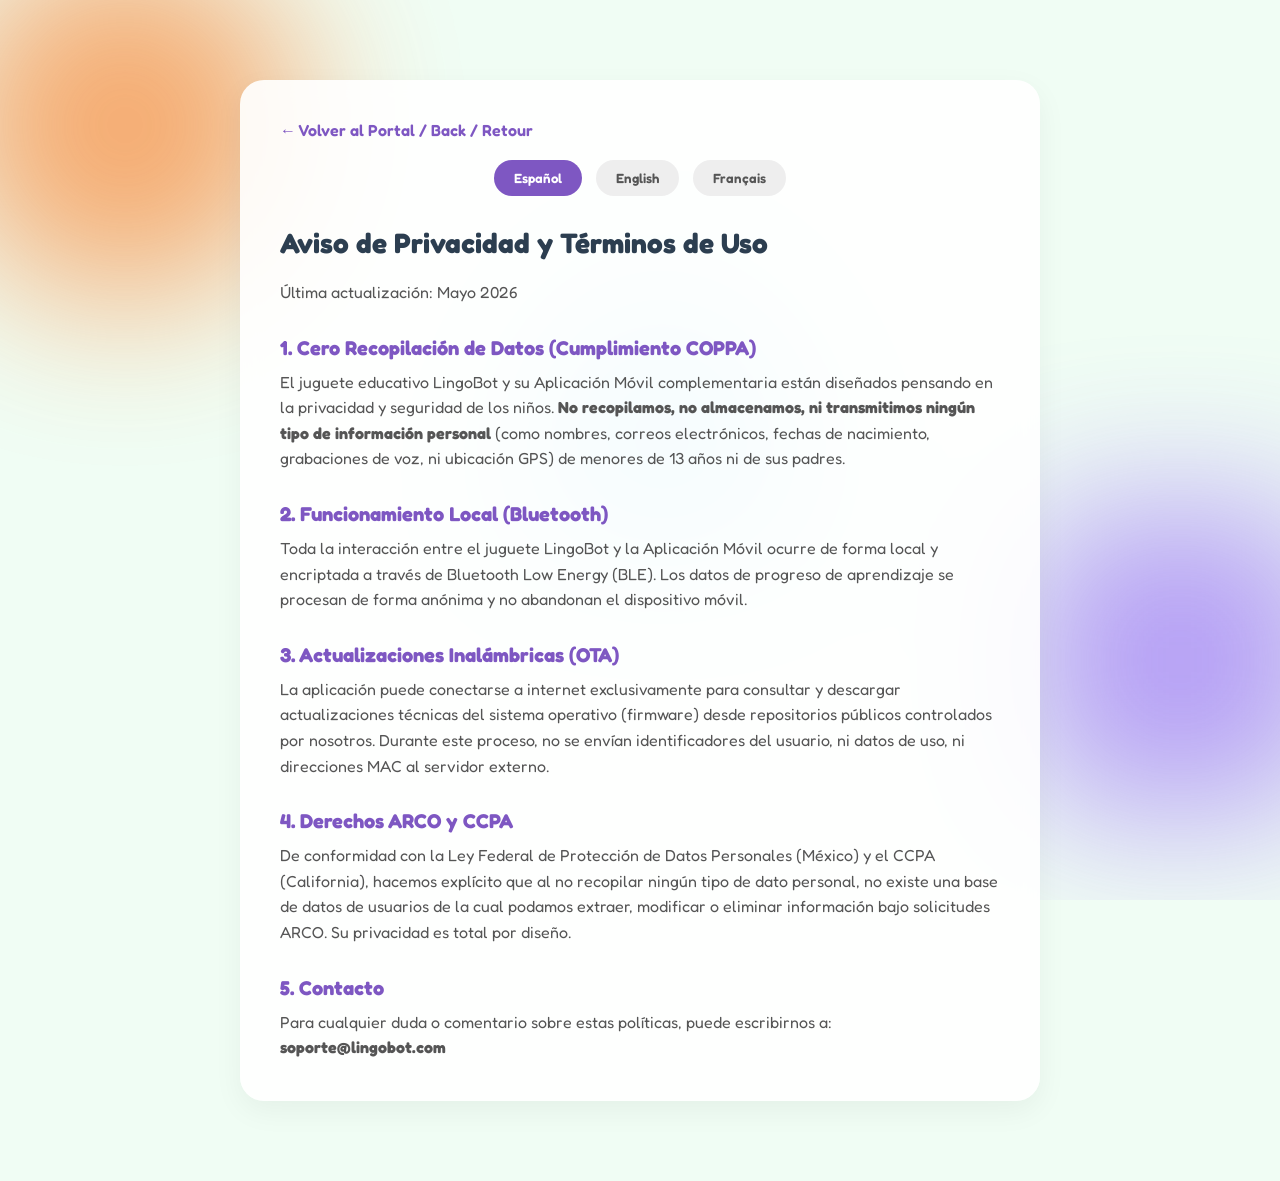
==== legal.html @ f25f411d "Add legal" ====
<!DOCTYPE html>
<html lang="es">
<head>
    <meta charset="UTF-8">
    <meta name="viewport" content="width=device-width, initial-scale=1.0">
    <title>LingoBot | Legal</title>
    <link href="https://fonts.googleapis.com/css2?family=Fredoka:wght@400;500;600;700&display=swap" rel="stylesheet">
    <link rel="stylesheet" href="style.css">
    <style>
        .legal-container {
            background: rgba(255, 255, 255, 0.9);
            border-radius: 24px;
            padding: 40px;
            max-width: 800px;
            margin: 40px auto;
            text-align: left;
            box-shadow: 0 10px 30px rgba(0, 0, 0, 0.05);
            backdrop-filter: blur(10px);
        }
        .legal-container h1 { font-size: 28px; margin-bottom: 20px; color: #2C3E50; }
        .legal-container h2 { font-size: 20px; margin-top: 30px; margin-bottom: 10px; color: #7E57C2; }
        .legal-container p, .legal-container ul { font-size: 16px; color: #555; line-height: 1.6; }
        .legal-container ul { padding-left: 20px; }
        .lang-selector { margin-bottom: 30px; text-align: center; }
        .lang-btn {
            background: #eee; border: none; padding: 10px 20px; border-radius: 20px; cursor: pointer;
            font-family: 'Fredoka', sans-serif; font-weight: 600; margin: 0 5px; color: #555;
            transition: 0.3s;
        }
        .lang-btn.active { background: #7E57C2; color: white; }
        .lang-section { display: none; }
        .lang-section.active { display: block; }
        .back-btn { display: inline-block; margin-bottom: 20px; color: #7E57C2; text-decoration: none; font-weight: 600; }
        .back-btn:hover { text-decoration: underline; }
    </style>
</head>
<body>
    <div class="background-shapes">
        <div class="shape circle"></div>
        <div class="shape square"></div>
        <div class="shape triangle"></div>
    </div>

    <div class="container">
        <div class="legal-container">
            <a href="index.html" class="back-btn">← Volver al Portal / Back / Retour</a>
            
            <div class="lang-selector">
                <button class="lang-btn active" onclick="setLang('es')">Español</button>
                <button class="lang-btn" onclick="setLang('en')">English</button>
                <button class="lang-btn" onclick="setLang('fr')">Français</button>
            </div>

            <!-- ESPAÑOL -->
            <div id="es" class="lang-section active">
                <h1>Aviso de Privacidad y Términos de Uso</h1>
                <p>Última actualización: Mayo 2026</p>
                <h2>1. Cero Recopilación de Datos (Cumplimiento COPPA)</h2>
                <p>El juguete educativo LingoBot y su Aplicación Móvil complementaria están diseñados pensando en la privacidad y seguridad de los niños. <strong>No recopilamos, no almacenamos, ni transmitimos ningún tipo de información personal</strong> (como nombres, correos electrónicos, fechas de nacimiento, grabaciones de voz, ni ubicación GPS) de menores de 13 años ni de sus padres.</p>
                <h2>2. Funcionamiento Local (Bluetooth)</h2>
                <p>Toda la interacción entre el juguete LingoBot y la Aplicación Móvil ocurre de forma local y encriptada a través de Bluetooth Low Energy (BLE). Los datos de progreso de aprendizaje se procesan de forma anónima y no abandonan el dispositivo móvil.</p>
                <h2>3. Actualizaciones Inalámbricas (OTA)</h2>
                <p>La aplicación puede conectarse a internet exclusivamente para consultar y descargar actualizaciones técnicas del sistema operativo (firmware) desde repositorios públicos controlados por nosotros. Durante este proceso, no se envían identificadores del usuario, ni datos de uso, ni direcciones MAC al servidor externo.</p>
                <h2>4. Derechos ARCO y CCPA</h2>
                <p>De conformidad con la Ley Federal de Protección de Datos Personales (México) y el CCPA (California), hacemos explícito que al no recopilar ningún tipo de dato personal, no existe una base de datos de usuarios de la cual podamos extraer, modificar o eliminar información bajo solicitudes ARCO. Su privacidad es total por diseño.</p>
                <h2>5. Contacto</h2>
                <p>Para cualquier duda o comentario sobre estas políticas, puede escribirnos a: <strong>soporte@lingobot.com</strong></p>
            </div>

            <!-- ENGLISH -->
            <div id="en" class="lang-section">
                <h1>Privacy Policy and Terms of Use</h1>
                <p>Last updated: May 2026</p>
                <h2>1. Zero Data Collection (COPPA Compliance)</h2>
                <p>The LingoBot educational toy and its companion Mobile App are designed with children's privacy and safety in mind. <strong>We do not collect, store, or transmit any personal information</strong> (such as names, emails, birth dates, voice recordings, or GPS location) from children under 13 or their parents.</p>
                <h2>2. Local Operation (Bluetooth)</h2>
                <p>All interactions between the LingoBot toy and the Mobile App occur locally via Bluetooth Low Energy (BLE). Learning progress data is processed anonymously and never leaves the mobile device.</p>
                <h2>3. Over-The-Air (OTA) Updates</h2>
                <p>The application may connect to the internet solely to check for and download technical system updates (firmware) from our controlled public repositories. During this process, no user identifiers, usage data, or MAC addresses are sent to any external server.</p>
                <h2>4. Privacy Rights (CCPA & LFPDPPP)</h2>
                <p>In compliance with the California Consumer Privacy Act (CCPA) and Mexican data protection laws, we explicitly state that since no personal data is collected, we do not have a user database from which we can extract, modify, or delete information. Your privacy is absolute by design.</p>
                <h2>5. Contact Us</h2>
                <p>If you have any questions or concerns about these policies, please contact us at: <strong>soporte@lingobot.com</strong></p>
            </div>

            <!-- FRANÇAIS -->
            <div id="fr" class="lang-section">
                <h1>Politique de Confidentialité et Conditions d'Utilisation</h1>
                <p>Dernière mise à jour : Mai 2026</p>
                <h2>1. Zéro Collecte de Données (Conformité COPPA)</h2>
                <p>Le jouet éducatif LingoBot et son application mobile associée sont conçus en tenant compte de la confidentialité et de la sécurité des enfants. <strong>Nous ne collectons, ne stockons, ni ne transmettons aucune information personnelle</strong> (telle que les noms, e-mails, dates de naissance, enregistrements vocaux ou localisation GPS) des enfants de moins de 13 ans ou de leurs parents.</p>
                <h2>2. Fonctionnement Local (Bluetooth)</h2>
                <p>Toutes les interactions entre le jouet LingoBot et l'application mobile se déroulent localement via Bluetooth Low Energy (BLE). Les données de progression de l'apprentissage sont traitées de manière anonyme et ne quittent jamais l'appareil mobile.</p>
                <h2>3. Mises à Jour Sans Fil (OTA)</h2>
                <p>L'application peut se connecter à Internet uniquement pour vérifier et télécharger des mises à jour techniques du système (firmware) depuis nos dépôts publics. Lors de ce processus, aucun identifiant utilisateur, donnée d'utilisation ou adresse MAC n'est envoyé à un serveur externe.</p>
                <h2>4. Droits de Confidentialité</h2>
                <p>Conformément aux lois sur la protection des données (y compris le CCPA de Californie), nous déclarons explicitement qu'aucune donnée personnelle n'étant collectée, nous ne disposons d'aucune base de données d'utilisateurs à partir de laquelle nous pourrions extraire, modifier ou supprimer des informations. Votre confidentialité est totale dès la conception.</p>
                <h2>5. Contact</h2>
                <p>Pour toute question concernant ces politiques, veuillez nous contacter à l'adresse : <strong>soporte@lingobot.com</strong></p>
            </div>

        </div>
    </div>

    <script>
        function setLang(lang) {
            document.querySelectorAll('.lang-section').forEach(el => el.classList.remove('active'));
            document.querySelectorAll('.lang-btn').forEach(el => el.classList.remove('active'));
            document.getElementById(lang).classList.add('active');
            event.target.classList.add('active');
        }
    </script>
</body>
</html>
---- style.css ----
:root {
    --bg-color: #f0fdf4; /* Verde muy claro para el fondo */
    --card-bg: rgba(255, 255, 255, 0.85);
    --text-primary: #1e293b;
    --text-secondary: #475569;
    --accent-orange: #f97316;
    --accent-purple: #8b5cf6;
    --accent-blue: #0ea5e9;
    --accent-green: #22c55e;
}

* {
    margin: 0;
    padding: 0;
    box-sizing: border-box;
    font-family: 'Fredoka', sans-serif;
}

body {
    background-color: var(--bg-color);
    color: var(--text-primary);
    min-height: 100vh;
    display: flex;
    justify-content: center;
    align-items: center;
    overflow-x: hidden;
    position: relative;
}

/* Background Shapes Animation for Kids Theme */
.background-shapes {
    position: absolute;
    top: 0;
    left: 0;
    width: 100vw;
    height: 100vh;
    overflow: hidden;
    z-index: -1;
}

.shape {
    position: absolute;
    filter: blur(80px);
    opacity: 0.6;
    animation: float 15s infinite alternate;
}

.circle {
    border-radius: 50%;
    width: 350px;
    height: 350px;
    background: var(--accent-orange);
    top: -50px;
    left: -50px;
}

.square {
    width: 300px;
    height: 300px;
    background: var(--accent-purple);
    bottom: 10%;
    right: -50px;
    animation-delay: -5s;
    border-radius: 40px;
}

.triangle {
    width: 0;
    height: 0;
    border-left: 150px solid transparent;
    border-right: 150px solid transparent;
    border-bottom: 250px solid var(--accent-blue);
    top: 30%;
    left: 40%;
    animation-delay: -10s;
    filter: blur(90px);
}

@keyframes float {
    0% { transform: translate(0, 0) scale(1) rotate(0deg); }
    100% { transform: translate(40px, 40px) scale(1.1) rotate(20deg); }
}

/* Container */
.container {
    width: 90%;
    max-width: 900px;
    margin: 40px auto;
}

header {
    text-align: center;
    margin-bottom: 40px;
}

header h1 {
    font-size: 3.5rem;
    font-weight: 700;
    margin-bottom: 10px;
    color: var(--text-primary);
}

header p {
    font-size: 1.3rem;
    color: var(--text-secondary);
    font-weight: 500;
}

/* Grid */
.card-grid {
    display: grid;
    grid-template-columns: repeat(auto-fit, minmax(320px, 1fr));
    gap: 30px;
}

/* Card (Glassmorphism + Playful) */
.device-card {
    background: var(--card-bg);
    backdrop-filter: blur(16px);
    -webkit-backdrop-filter: blur(16px);
    border: 2px solid rgba(255, 255, 255, 0.4);
    border-radius: 30px;
    padding: 40px 30px;
    text-align: center;
    transition: transform 0.3s ease, box-shadow 0.3s ease;
    display: flex;
    flex-direction: column;
    box-shadow: 0 10px 30px rgba(0, 0, 0, 0.05);
}

.device-card:hover:not(.disabled) {
    transform: translateY(-8px);
    box-shadow: 0 15px 35px rgba(0, 0, 0, 0.1);
    border-color: rgba(255, 255, 255, 0.8);
}

.card-icon {
    font-size: 4rem;
    margin-bottom: 15px;
}

.device-card h2 {
    font-size: 1.8rem;
    margin-bottom: 15px;
    color: var(--text-primary);
}

.device-card p {
    color: var(--text-secondary);
    font-size: 1rem;
    line-height: 1.6;
    margin-bottom: 30px;
    flex-grow: 1;
}

/* Buttons */
.install-container {
    margin-top: auto;
}

/* Custom styling for esp-web-install-button wrapper */
esp-web-install-button {
    display: block;
    width: 100%;
}

.download-button {
    display: inline-block;
    width: 100%;
    padding: 14px;
    border-radius: 15px;
    border: none;
    background: var(--accent-green);
    color: white;
    font-weight: 600;
    font-size: 1.1rem;
    cursor: pointer;
    text-decoration: none;
    transition: background-color 0.3s ease, transform 0.2s ease;
    box-shadow: 0 4px 6px rgba(34, 197, 94, 0.3);
}

.download-button:hover {
    background: #16a34a;
    transform: translateY(-2px);
}

/* Footer */
footer {
    text-align: center;
    margin-top: 60px;
    color: var(--text-secondary);
    font-size: 0.95rem;
    font-weight: 500;
}
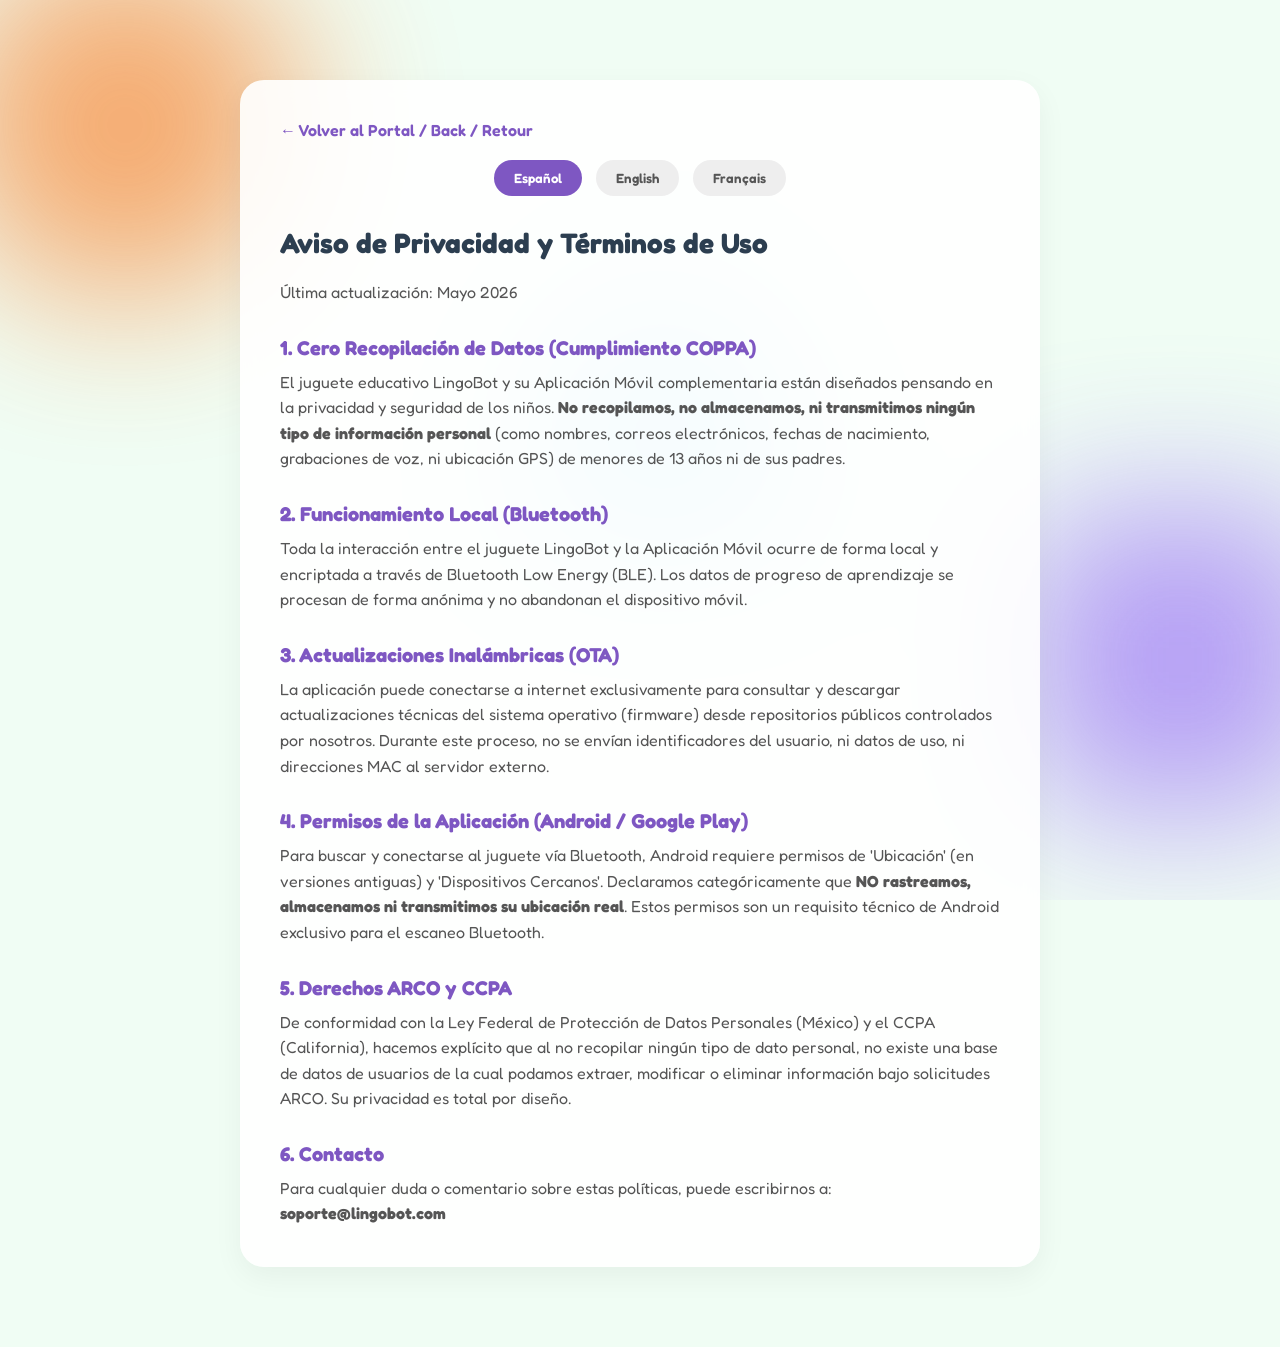
==== commit b943f513: "Include legal for play store" ====
--- a/legal.html
+++ b/legal.html
@@ -61,9 +61,11 @@
                 <p>Toda la interacción entre el juguete LingoBot y la Aplicación Móvil ocurre de forma local y encriptada a través de Bluetooth Low Energy (BLE). Los datos de progreso de aprendizaje se procesan de forma anónima y no abandonan el dispositivo móvil.</p>
                 <h2>3. Actualizaciones Inalámbricas (OTA)</h2>
                 <p>La aplicación puede conectarse a internet exclusivamente para consultar y descargar actualizaciones técnicas del sistema operativo (firmware) desde repositorios públicos controlados por nosotros. Durante este proceso, no se envían identificadores del usuario, ni datos de uso, ni direcciones MAC al servidor externo.</p>
-                <h2>4. Derechos ARCO y CCPA</h2>
+                <h2>4. Permisos de la Aplicación (Android / Google Play)</h2>
+                <p>Para buscar y conectarse al juguete vía Bluetooth, Android requiere permisos de 'Ubicación' (en versiones antiguas) y 'Dispositivos Cercanos'. Declaramos categóricamente que <strong>NO rastreamos, almacenamos ni transmitimos su ubicación real</strong>. Estos permisos son un requisito técnico de Android exclusivo para el escaneo Bluetooth.</p>
+                <h2>5. Derechos ARCO y CCPA</h2>
                 <p>De conformidad con la Ley Federal de Protección de Datos Personales (México) y el CCPA (California), hacemos explícito que al no recopilar ningún tipo de dato personal, no existe una base de datos de usuarios de la cual podamos extraer, modificar o eliminar información bajo solicitudes ARCO. Su privacidad es total por diseño.</p>
-                <h2>5. Contacto</h2>
+                <h2>6. Contacto</h2>
                 <p>Para cualquier duda o comentario sobre estas políticas, puede escribirnos a: <strong>soporte@lingobot.com</strong></p>
             </div>
 
@@ -77,9 +79,11 @@
                 <p>All interactions between the LingoBot toy and the Mobile App occur locally via Bluetooth Low Energy (BLE). Learning progress data is processed anonymously and never leaves the mobile device.</p>
                 <h2>3. Over-The-Air (OTA) Updates</h2>
                 <p>The application may connect to the internet solely to check for and download technical system updates (firmware) from our controlled public repositories. During this process, no user identifiers, usage data, or MAC addresses are sent to any external server.</p>
-                <h2>4. Privacy Rights (CCPA & LFPDPPP)</h2>
+                <h2>4. App Permissions (Android / Google Play)</h2>
+                <p>To scan and connect to the toy via Bluetooth, Android requires 'Location' permissions (on older versions) and 'Nearby Devices' permissions. We categorically state that we <strong>DO NOT track, store, or transmit your actual location</strong>. These permissions are a technical requirement by Android solely for Bluetooth scanning.</p>
+                <h2>5. Privacy Rights (CCPA & LFPDPPP)</h2>
                 <p>In compliance with the California Consumer Privacy Act (CCPA) and Mexican data protection laws, we explicitly state that since no personal data is collected, we do not have a user database from which we can extract, modify, or delete information. Your privacy is absolute by design.</p>
-                <h2>5. Contact Us</h2>
+                <h2>6. Contact Us</h2>
                 <p>If you have any questions or concerns about these policies, please contact us at: <strong>soporte@lingobot.com</strong></p>
             </div>
 
@@ -93,9 +97,11 @@
                 <p>Toutes les interactions entre le jouet LingoBot et l'application mobile se déroulent localement via Bluetooth Low Energy (BLE). Les données de progression de l'apprentissage sont traitées de manière anonyme et ne quittent jamais l'appareil mobile.</p>
                 <h2>3. Mises à Jour Sans Fil (OTA)</h2>
                 <p>L'application peut se connecter à Internet uniquement pour vérifier et télécharger des mises à jour techniques du système (firmware) depuis nos dépôts publics. Lors de ce processus, aucun identifiant utilisateur, donnée d'utilisation ou adresse MAC n'est envoyé à un serveur externe.</p>
-                <h2>4. Droits de Confidentialité</h2>
+                <h2>4. Autorisations de l'Application (Android / Google Play)</h2>
+                <p>Pour rechercher et se connecter au jouet via Bluetooth, Android requiert les autorisations « Localisation » (sur les anciennes versions) et « Appareils à proximité ». Nous déclarons catégoriquement que nous <strong>NE suivons, ne stockons ni ne transmettons PAS votre localisation réelle</strong>. Ces autorisations sont une exigence technique d'Android uniquement pour la recherche Bluetooth.</p>
+                <h2>5. Droits de Confidentialité</h2>
                 <p>Conformément aux lois sur la protection des données (y compris le CCPA de Californie), nous déclarons explicitement qu'aucune donnée personnelle n'étant collectée, nous ne disposons d'aucune base de données d'utilisateurs à partir de laquelle nous pourrions extraire, modifier ou supprimer des informations. Votre confidentialité est totale dès la conception.</p>
-                <h2>5. Contact</h2>
+                <h2>6. Contact</h2>
                 <p>Pour toute question concernant ces politiques, veuillez nous contacter à l'adresse : <strong>soporte@lingobot.com</strong></p>
             </div>
 
